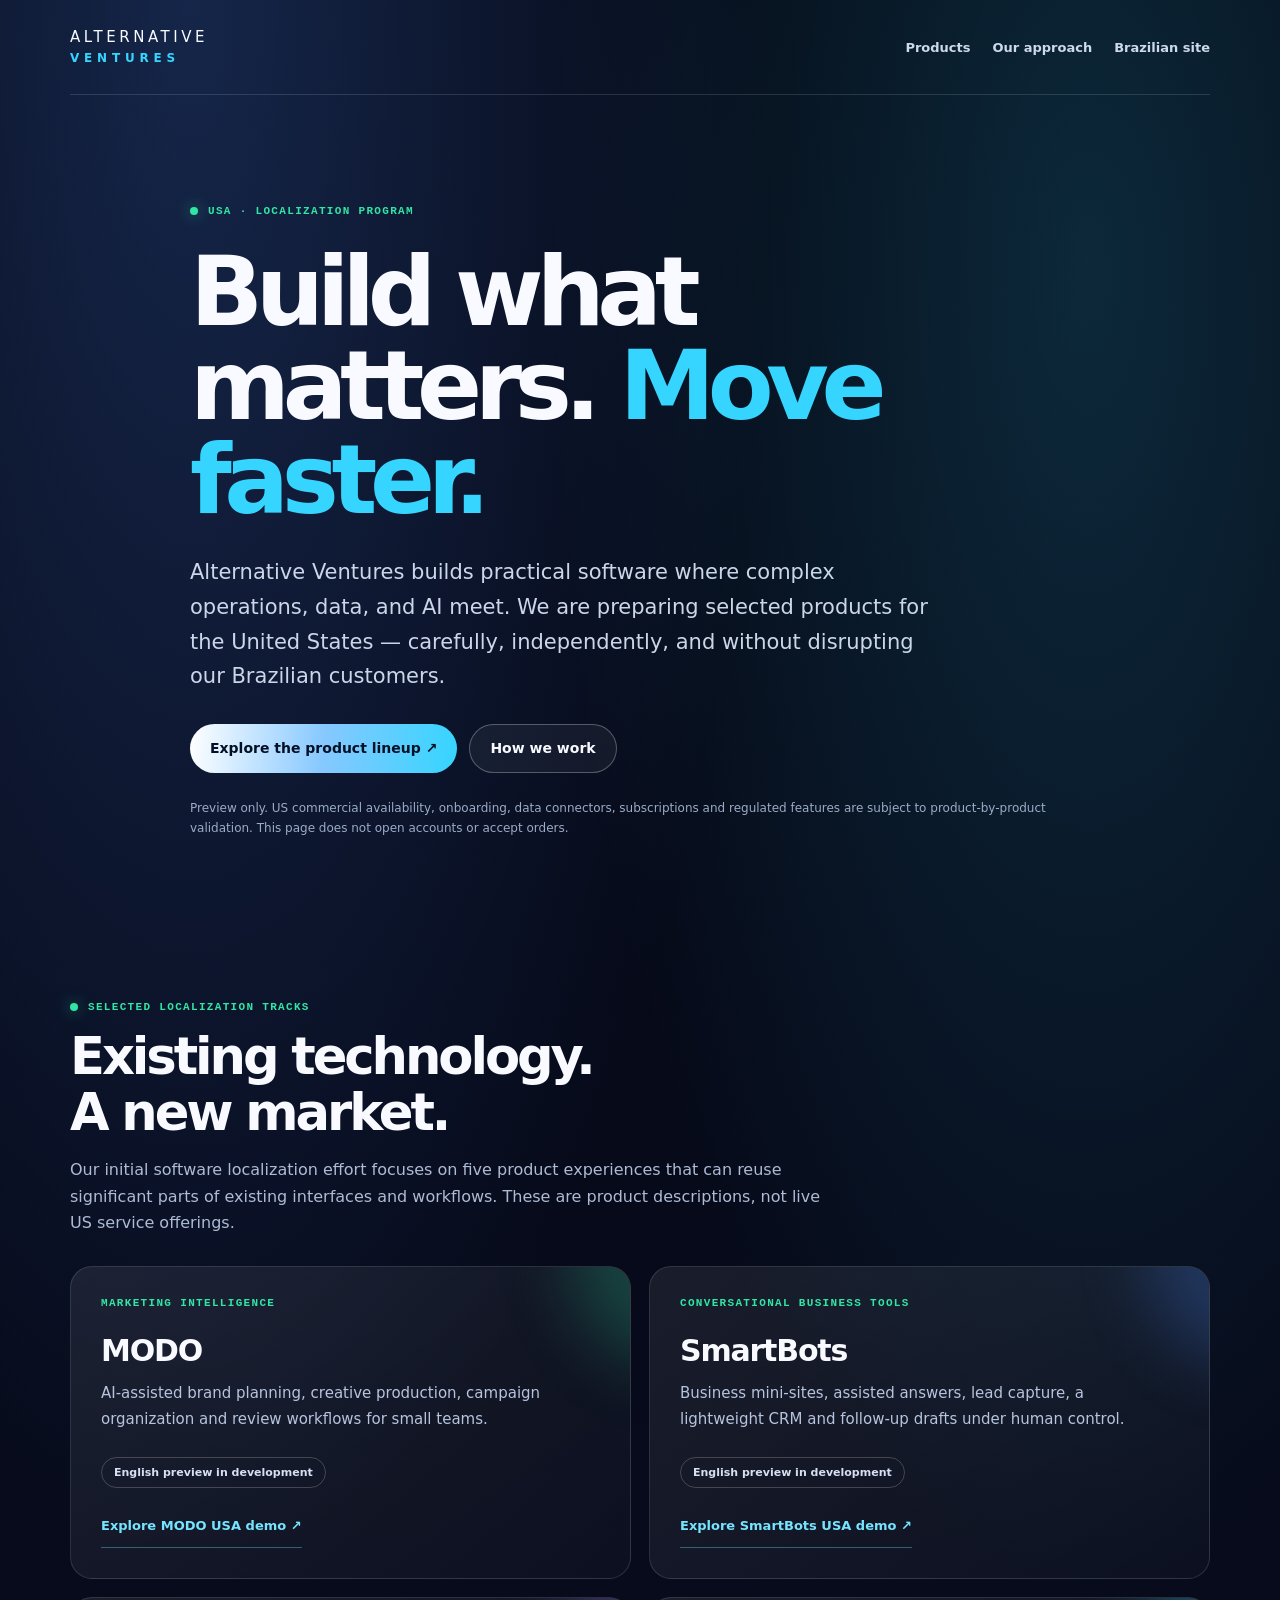
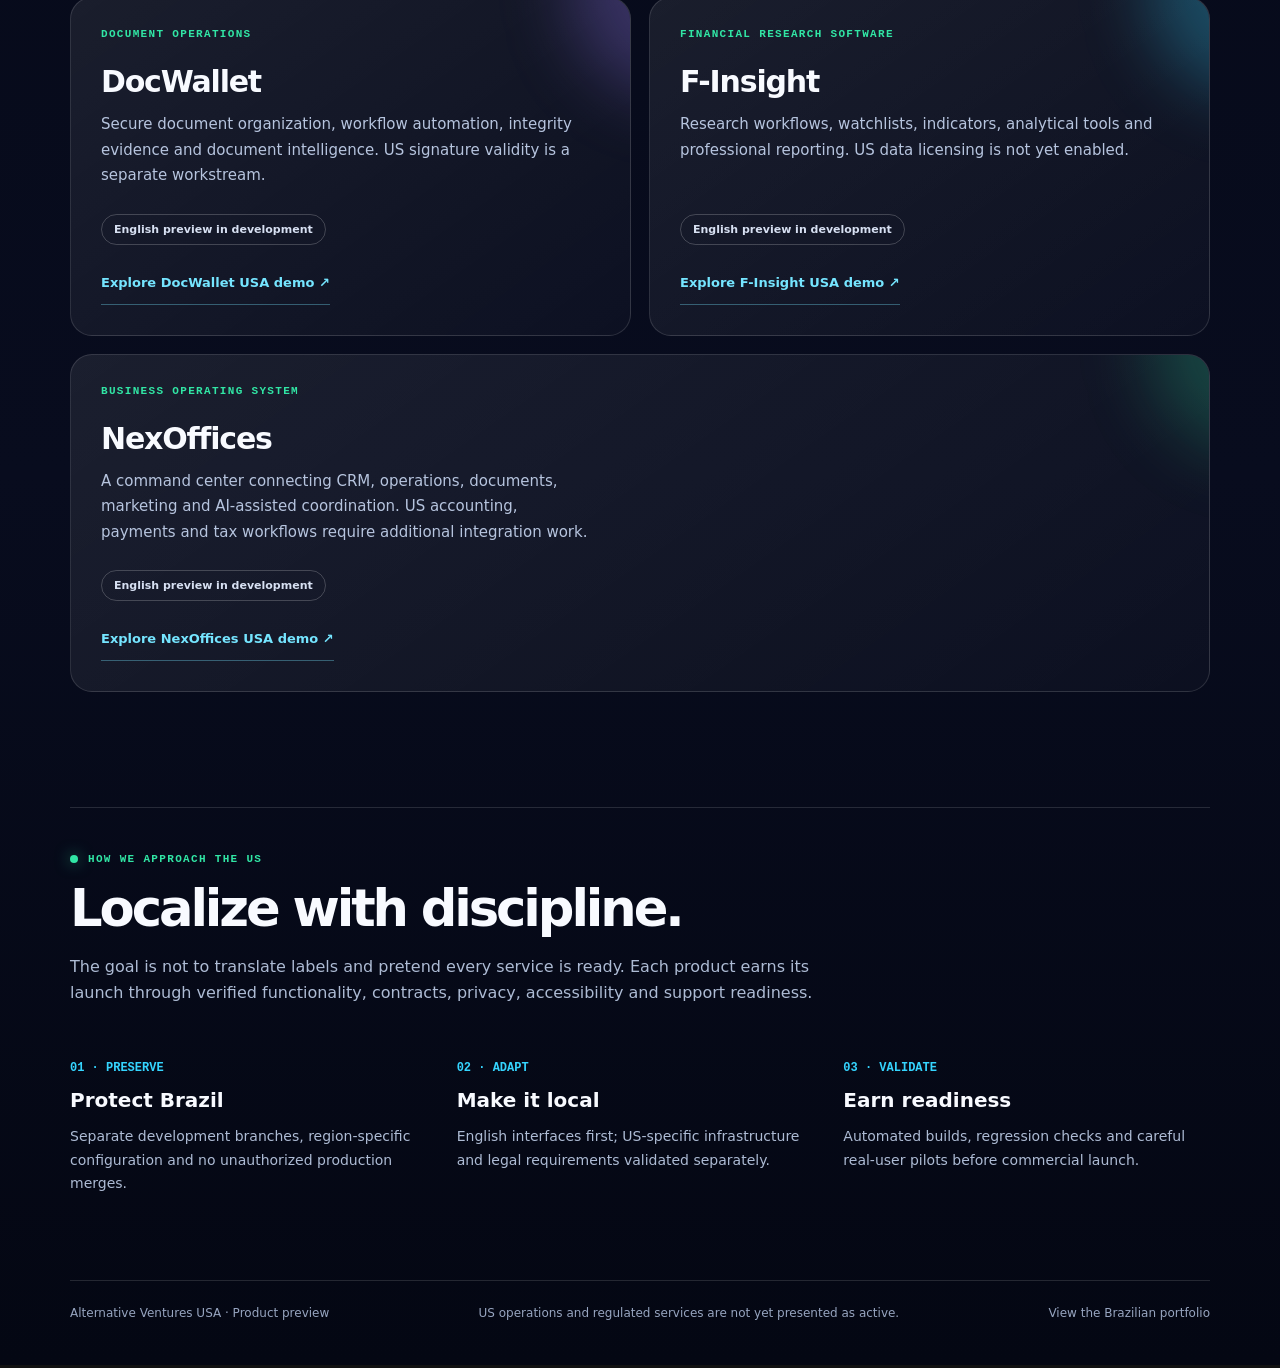
==== site/us/index.html @ 715d378b "security(usa): fail closed on scripts, connections and forms in preview" ====
<!doctype html>
<html lang="en-US">
<head>
  <meta charset="utf-8" />
  <meta name="viewport" content="width=device-width,initial-scale=1" />
  <meta name="theme-color" content="#050816" />
  <meta name="description" content="Alternative Ventures USA: a preview of AI-powered business, marketing, document, and financial intelligence products being localized for the United States." />
  <meta name="robots" content="noindex,nofollow" />
  <!-- Demo-only page: prohibit scripts, network connections, forms and embedded providers. -->
  <meta http-equiv="Content-Security-Policy" content="default-src 'self'; script-src 'none'; connect-src 'none'; form-action 'none'; object-src 'none'; frame-src 'none'; base-uri 'none'; img-src 'self' data:; style-src 'self' 'unsafe-inline' https://fonts.googleapis.com; font-src 'self' https://fonts.gstatic.com" />
  <title>Alternative Ventures USA — Product Localization Preview</title>
  <link rel="preconnect" href="https://fonts.googleapis.com" />
  <link rel="preconnect" href="https://fonts.gstatic.com" crossorigin />
  <link href="https://fonts.googleapis.com/css2?family=Inter:wght@400;500;600;700;800;900&family=JetBrains+Mono:wght@400;600&display=swap" rel="stylesheet" />
  <style>
    :root{--bg:#040713;--ink:#f8faff;--muted:#adbbd4;--line:rgba(255,255,255,.13);--accent:#35d5ff;--mint:#31e6a5;font-family:Inter,system-ui,-apple-system,BlinkMacSystemFont,"Segoe UI",sans-serif;color-scheme:dark}
    *,*::before,*::after{box-sizing:border-box}
    html{scroll-behavior:smooth}
    body{margin:0;min-height:100vh;color:var(--ink);background:radial-gradient(ellipse at 85% 9%,rgba(53,213,255,.16),transparent 35%),radial-gradient(ellipse at 15% 0,rgba(79,140,255,.23),transparent 38%),linear-gradient(180deg,var(--bg),#080c1e 70%,var(--bg))}
    a{color:inherit;text-decoration:none}
    a:focus-visible{outline:3px solid var(--accent);outline-offset:5px;border-radius:5px}
    .skip-link{position:absolute;left:16px;top:-90px;z-index:1000;padding:12px 18px;border-radius:8px;background:#fff;color:#041025;font-size:14px;font-weight:800}
    .skip-link:focus{top:12px}
    .wrap{width:min(1140px,calc(100% - 38px));margin-inline:auto}
    header{display:flex;align-items:center;justify-content:space-between;gap:20px;padding:25px 0;border-bottom:1px solid var(--line)}
    .wordmark{display:flex;flex-direction:column;justify-content:center;min-height:44px;line-height:1.05;text-transform:uppercase;letter-spacing:.22em}
    .wordmark span{font-size:15px;font-weight:350}
    .wordmark strong{font-size:12px;color:var(--accent);letter-spacing:.4em;margin-top:6px}
    .nav{display:flex;gap:22px;align-items:center;flex-wrap:wrap;font-size:13px;font-weight:700;color:#cdd9ed}
    .nav a{display:inline-flex;align-items:center;min-height:44px;padding:8px 0}
    .eyebrow{display:inline-flex;align-items:center;gap:10px;letter-spacing:.12em;text-transform:uppercase;font:600 11px "JetBrains Mono",monospace;color:var(--mint)}
    .eyebrow::before{content:"";width:8px;height:8px;border-radius:50%;background:var(--mint);box-shadow:0 0 15px rgba(49,230,165,.6)}
    .hero{padding:105px 0 90px;max-width:900px}
    h1{font-size:clamp(49px,7.5vw,100px);line-height:.98;letter-spacing:-.077em;margin:26px 0 28px;font-weight:900}
    h1 em{font-style:normal;color:var(--accent)}
    .lead{font-size:clamp(17px,2.1vw,21px);line-height:1.65;color:#cbd6e9;max-width:740px}
    .actions{display:flex;flex-wrap:wrap;gap:12px;margin-top:30px}
    .primary,.secondary{display:inline-flex;justify-content:center;align-items:center;min-height:49px;padding:13px 20px;border-radius:999px;font-size:14px;font-weight:800}
    .primary{background:linear-gradient(95deg,#fff,#86c8ff,#35d5ff);color:#041025}
    .secondary{border:1px solid rgba(255,255,255,.28);background:rgba(255,255,255,.05)}
    .notice{margin-top:25px;font-size:12px;line-height:1.7;color:#9cabc6}
    .section{padding:55px 0}
    h2{font-size:clamp(33px,4vw,54px);letter-spacing:-.06em;margin:13px 0 17px;line-height:1.1}
    .section-intro{max-width:760px;color:var(--muted);font-size:16px;line-height:1.65;margin:0 0 30px}
    .grid{display:grid;grid-template-columns:repeat(2,minmax(0,1fr));gap:18px}
    .card{position:relative;background:linear-gradient(145deg,rgba(255,255,255,.077),rgba(255,255,255,.025));border:1px solid var(--line);border-radius:22px;padding:30px;display:flex;flex-direction:column;min-height:270px;overflow:hidden}
    .card::after{content:"";position:absolute;width:220px;height:220px;border-radius:50%;right:-160px;top:-120px;pointer-events:none;background:var(--glow,rgba(53,213,255,.20));filter:blur(34px)}
    .card small{font:700 11px "JetBrains Mono",monospace;letter-spacing:.12em;text-transform:uppercase;color:var(--mint)}
    .card h3{font-size:clamp(24px,2.4vw,30px);letter-spacing:-.04em;margin:24px 0 13px}
    .card p{color:#b6c4de;font-size:15px;line-height:1.7;margin:0 0 25px;max-width:490px}
    .card .tag{margin-top:auto;width:fit-content;border:1px solid rgba(255,255,255,.2);border-radius:999px;color:#d7e0f2;font-size:11px;font-weight:750;padding:8px 12px}
    .card.wide{grid-column:1/-1;min-height:230px}
    .product-demo-link{display:inline-flex;margin-top:16px;align-items:center;gap:6px;min-height:44px;color:#75e5ff;font-size:13px;font-weight:800;width:fit-content;border-bottom:1px solid rgba(117,229,255,.35);padding:8px 0}
    .product-demo-link:hover{color:#fff;border-color:#fff}
    .division{border-top:1px solid var(--line);margin-top:60px;padding:40px 0 65px}
    .steps{display:grid;grid-template-columns:repeat(3,1fr);gap:20px}
    .step{padding:20px 0}
    .step strong{color:var(--accent);font:800 12px "JetBrains Mono",monospace}
    .step h3{font-size:20px;margin:13px 0}
    .step p{color:var(--muted);font-size:14px;line-height:1.65;margin:0}
    footer{border-top:1px solid var(--line);padding:25px 0 45px;display:flex;gap:18px;align-items:center;justify-content:space-between;color:#97a5c0;font-size:12px;flex-wrap:wrap}
    @media(max-width:720px){.hero{padding:68px 0}.grid,.steps{grid-template-columns:1fr}.card.wide{grid-column:auto}.nav{gap:12px}.card{min-height:auto}.section{padding:40px 0}}
    /* Preserve distinguishable controls and keyboard focus in Windows high-contrast mode. */
    @media(forced-colors:active){
      .card{background:Canvas;border-color:CanvasText}
      .card .tag{border-color:CanvasText;color:CanvasText}
      .product-demo-link{color:LinkText;border-bottom-color:LinkText}
      .primary,.secondary{background:Canvas;color:LinkText;border:1px solid LinkText}
      a:focus-visible{outline:3px solid Highlight;outline-offset:5px}
    }
    /* Honor user-requested text scaling without forcing horizontal scrolling. */
    @media(max-width:420px){.wordmark{letter-spacing:.12em}.wordmark strong{letter-spacing:.22em}.nav{gap:12px}h1{overflow-wrap:anywhere}}
    @media(prefers-reduced-motion:reduce){html{scroll-behavior:auto}}
  </style>
</head>
<body>
  <a class="skip-link" href="#main-content">Skip to main content</a>
  <header class="wrap">
    <a href="/us/" class="wordmark" aria-label="Alternative Ventures USA">
      <span>Alternative</span><strong>Ventures</strong>
    </a>
    <nav class="nav" aria-label="Main navigation">
      <a href="#products">Products</a>
      <a href="#approach">Our approach</a>
      <a href="/" hreflang="pt-BR">Brazilian site</a>
    </nav>
  </header>

  <main id="main-content" tabindex="-1">
    <section class="hero wrap">
      <div class="eyebrow">USA · localization program</div>
      <h1>Build what matters. <em>Move faster.</em></h1>
      <p class="lead">Alternative Ventures builds practical software where complex operations, data, and AI meet. We are preparing selected products for the United States — carefully, independently, and without disrupting our Brazilian customers.</p>
      <div class="actions">
        <a class="primary" href="#products">Explore the product lineup ↗</a>
        <a class="secondary" href="#approach">How we work</a>
      </div>
      <p class="notice">Preview only. US commercial availability, onboarding, data connectors, subscriptions and regulated features are subject to product-by-product validation. This page does not open accounts or accept orders.</p>
    </section>

    <section id="products" class="section wrap">
      <div class="eyebrow">Selected localization tracks</div>
      <h2>Existing technology.<br />A new market.</h2>
      <p class="section-intro">Our initial software localization effort focuses on five product experiences that can reuse significant parts of existing interfaces and workflows. These are product descriptions, not live US service offerings.</p>
      <div class="grid">
        <article class="card" style="--glow:rgba(49,230,165,.22)">
          <small>Marketing intelligence</small><h3>MODO</h3>
          <p>AI-assisted brand planning, creative production, campaign organization and review workflows for small teams.</p>
          <span class="tag">English preview in development</span>
          <a class="product-demo-link" href="https://deploy-preview-163--modo1.netlify.app/us/demo" target="_blank" rel="noopener noreferrer nofollow" aria-label="Open MODO USA interactive preview in a new tab">Explore MODO USA demo ↗</a>
        </article>
        <article class="card" style="--glow:rgba(79,140,255,.24)">
          <small>Conversational business tools</small><h3>SmartBots</h3>
          <p>Business mini-sites, assisted answers, lead capture, a lightweight CRM and follow-up drafts under human control.</p>
          <span class="tag">English preview in development</span>
          <a class="product-demo-link" href="https://deploy-preview-163--modo1.netlify.app/us/smartbots/demo" target="_blank" rel="noopener noreferrer nofollow" aria-label="Open SmartBots USA interactive preview in a new tab">Explore SmartBots USA demo ↗</a>
        </article>
        <article class="card" style="--glow:rgba(155,124,255,.28)">
          <small>Document operations</small><h3>DocWallet</h3>
          <p>Secure document organization, workflow automation, integrity evidence and document intelligence. US signature validity is a separate workstream.</p>
          <span class="tag">English preview in development</span>
          <a class="product-demo-link" href="https://deploy-preview-12--docwallet.netlify.app/us/workspace" target="_blank" rel="noopener noreferrer nofollow" aria-label="Open DocWallet USA interactive preview in a new tab">Explore DocWallet USA demo ↗</a>
        </article>
        <article class="card" style="--glow:rgba(53,213,255,.28)">
          <small>Financial research software</small><h3>F-Insight</h3>
          <p>Research workflows, watchlists, indicators, analytical tools and professional reporting. US data licensing is not yet enabled.</p>
          <span class="tag">English preview in development</span>
          <a class="product-demo-link" href="https://deploy-preview-26--f-insight.netlify.app/us" target="_blank" rel="noopener noreferrer nofollow" aria-label="Open F-Insight USA interactive preview in a new tab">Explore F-Insight USA demo ↗</a>
        </article>
        <article class="card wide" style="--glow:rgba(49,230,165,.22)">
          <small>Business operating system</small><h3>NexOffices</h3>
          <p>A command center connecting CRM, operations, documents, marketing and AI-assisted coordination. US accounting, payments and tax workflows require additional integration work.</p>
          <span class="tag">English preview in development</span>
          <a class="product-demo-link" href="https://nexoffices-usa-staging.onrender.com/us/" target="_blank" rel="noopener noreferrer nofollow" aria-label="Open NexOffices USA interactive preview in a new tab">Explore NexOffices USA demo ↗</a>
        </article>
      </div>
    </section>

    <section class="division wrap" id="approach">
      <div class="eyebrow">How we approach the US</div>
      <h2>Localize with discipline.</h2>
      <p class="section-intro">The goal is not to translate labels and pretend every service is ready. Each product earns its launch through verified functionality, contracts, privacy, accessibility and support readiness.</p>
      <div class="steps">
        <div class="step"><strong>01 · PRESERVE</strong><h3>Protect Brazil</h3><p>Separate development branches, region-specific configuration and no unauthorized production merges.</p></div>
        <div class="step"><strong>02 · ADAPT</strong><h3>Make it local</h3><p>English interfaces first; US-specific infrastructure and legal requirements validated separately.</p></div>
        <div class="step"><strong>03 · VALIDATE</strong><h3>Earn readiness</h3><p>Automated builds, regression checks and careful real-user pilots before commercial launch.</p></div>
      </div>
    </section>
  </main>

  <footer class="wrap">
    <span>Alternative Ventures USA · Product preview</span>
    <span>US operations and regulated services are not yet presented as active.</span>
    <a href="/" hreflang="pt-BR">View the Brazilian portfolio</a>
  </footer>
  <script>
    // The skip link must move keyboard focus, not just scroll to the fragment.
    document.querySelector('.skip-link').addEventListener('click', event => {
      event.preventDefault();
      const main = document.getElementById('main-content');
      history.replaceState(null, '', '#main-content');
      main.focus();
      main.scrollIntoView({ block: 'start' });
    });
  </script>
</body>
</html>
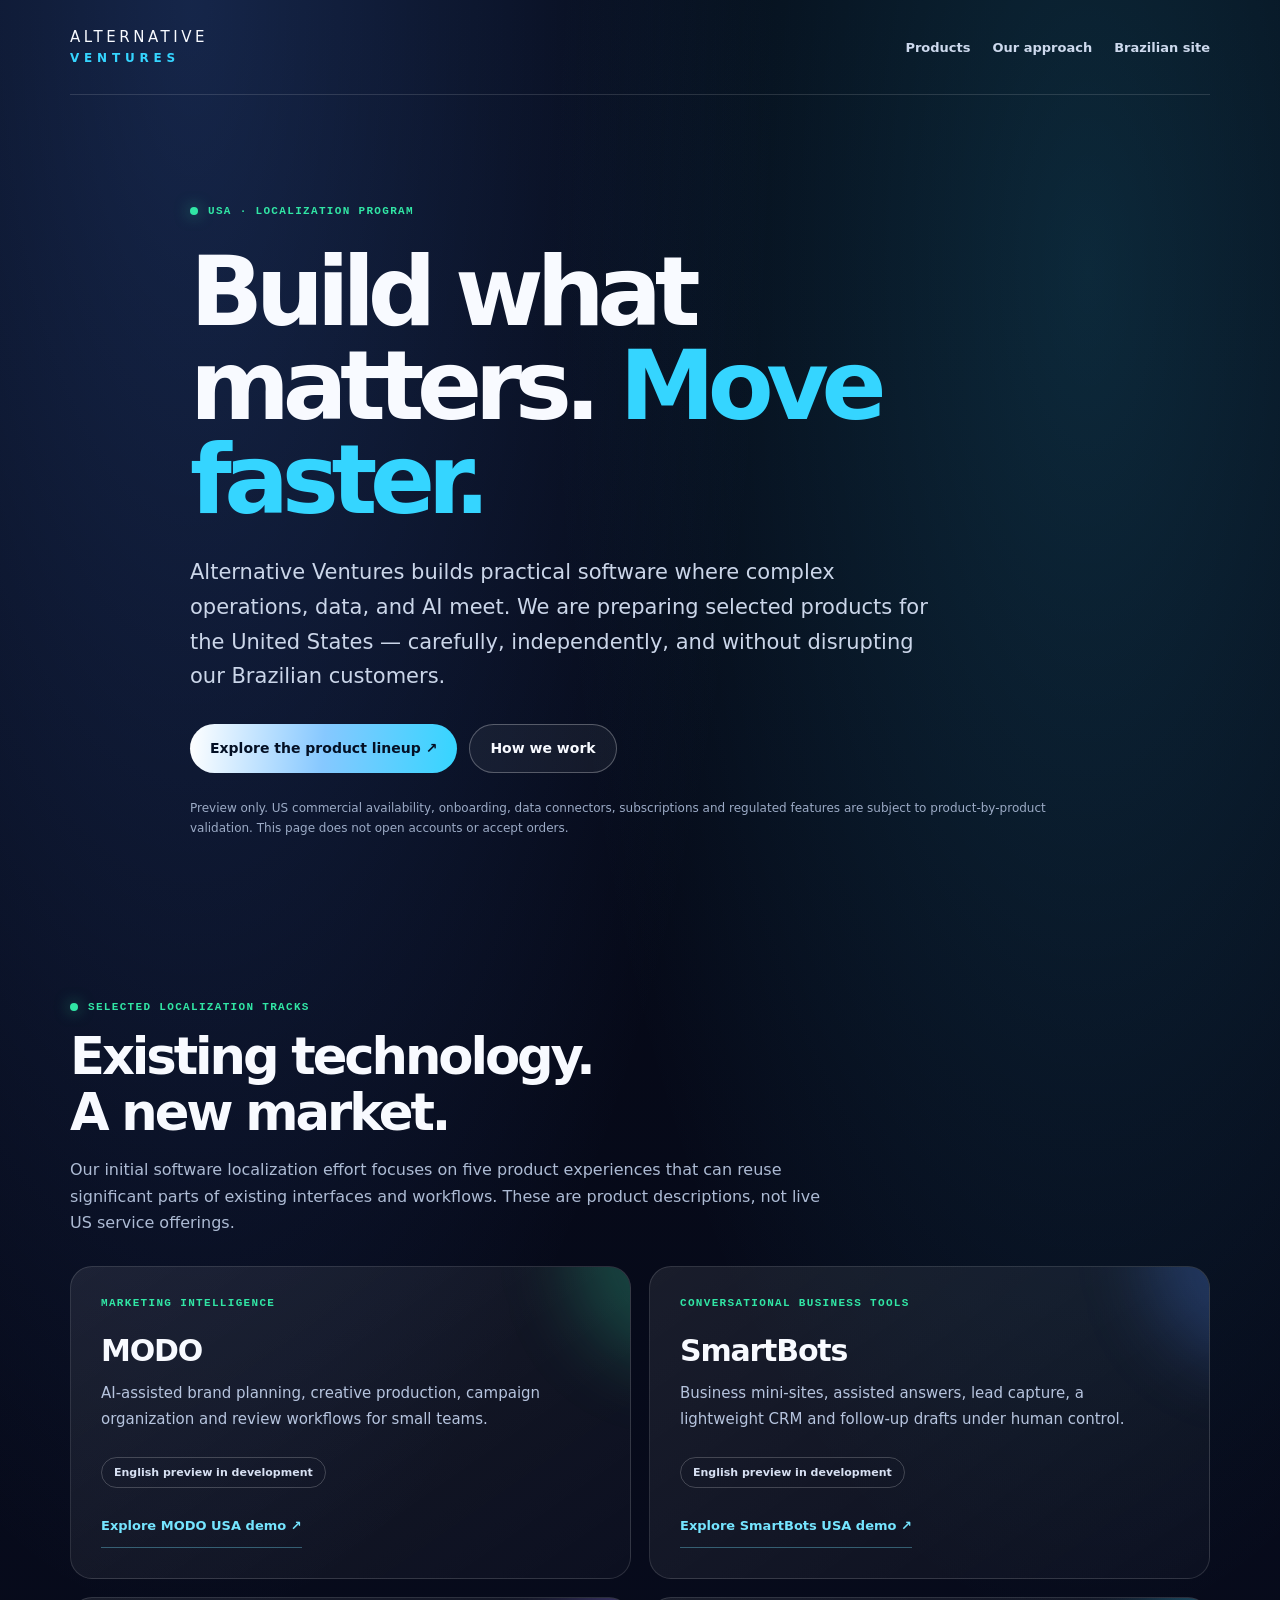
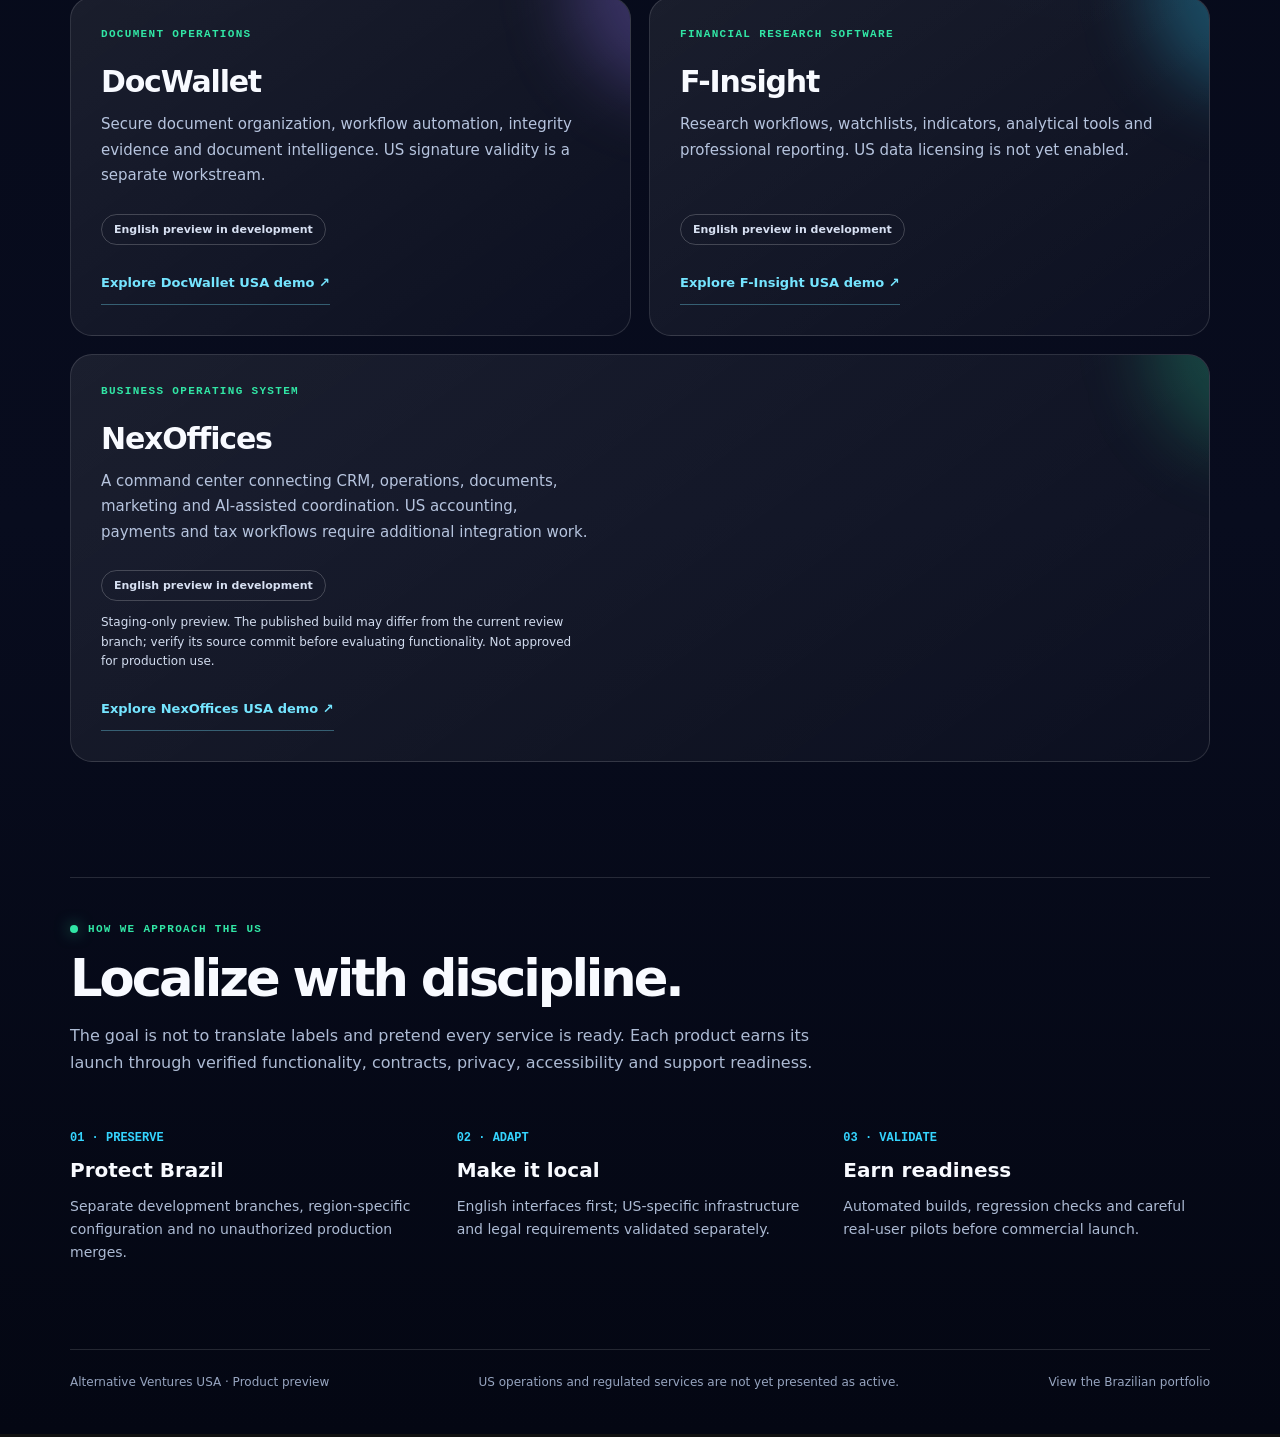
==== commit 8b6c58eb: "fix(usa): disclose NexOffices staging provenance limitation to demo reviewers" ====
--- a/site/us/index.html
+++ b/site/us/index.html
@@ -7,13 +7,10 @@
   <meta name="description" content="Alternative Ventures USA: a preview of AI-powered business, marketing, document, and financial intelligence products being localized for the United States." />
   <meta name="robots" content="noindex,nofollow" />
   <!-- Demo-only page: prohibit scripts, network connections, forms and embedded providers. -->
-  <meta http-equiv="Content-Security-Policy" content="default-src 'self'; script-src 'none'; connect-src 'none'; form-action 'none'; object-src 'none'; frame-src 'none'; base-uri 'none'; img-src 'self' data:; style-src 'self' 'unsafe-inline' https://fonts.googleapis.com; font-src 'self' https://fonts.gstatic.com" />
+  <meta http-equiv="Content-Security-Policy" content="default-src 'self'; script-src 'none'; connect-src 'none'; form-action 'none'; object-src 'none'; frame-src 'none'; base-uri 'none'; img-src 'self' data:; style-src 'self' 'unsafe-inline'; font-src 'self'" />
   <title>Alternative Ventures USA — Product Localization Preview</title>
-  <link rel="preconnect" href="https://fonts.googleapis.com" />
-  <link rel="preconnect" href="https://fonts.gstatic.com" crossorigin />
-  <link href="https://fonts.googleapis.com/css2?family=Inter:wght@400;500;600;700;800;900&family=JetBrains+Mono:wght@400;600&display=swap" rel="stylesheet" />
   <style>
-    :root{--bg:#040713;--ink:#f8faff;--muted:#adbbd4;--line:rgba(255,255,255,.13);--accent:#35d5ff;--mint:#31e6a5;font-family:Inter,system-ui,-apple-system,BlinkMacSystemFont,"Segoe UI",sans-serif;color-scheme:dark}
+    :root{--bg:#040713;--ink:#f8faff;--muted:#adbbd4;--line:rgba(255,255,255,.13);--accent:#35d5ff;--mint:#31e6a5;font-family:system-ui,-apple-system,BlinkMacSystemFont,"Segoe UI",sans-serif;color-scheme:dark}
     *,*::before,*::after{box-sizing:border-box}
     html{scroll-behavior:smooth}
     body{margin:0;min-height:100vh;color:var(--ink);background:radial-gradient(ellipse at 85% 9%,rgba(53,213,255,.16),transparent 35%),radial-gradient(ellipse at 15% 0,rgba(79,140,255,.23),transparent 38%),linear-gradient(180deg,var(--bg),#080c1e 70%,var(--bg))}
@@ -28,7 +25,7 @@
     .wordmark strong{font-size:12px;color:var(--accent);letter-spacing:.4em;margin-top:6px}
     .nav{display:flex;gap:22px;align-items:center;flex-wrap:wrap;font-size:13px;font-weight:700;color:#cdd9ed}
     .nav a{display:inline-flex;align-items:center;min-height:44px;padding:8px 0}
-    .eyebrow{display:inline-flex;align-items:center;gap:10px;letter-spacing:.12em;text-transform:uppercase;font:600 11px "JetBrains Mono",monospace;color:var(--mint)}
+    .eyebrow{display:inline-flex;align-items:center;gap:10px;letter-spacing:.12em;text-transform:uppercase;font:600 11px ui-monospace,SFMono-Regular,Consolas,monospace;color:var(--mint)}
     .eyebrow::before{content:"";width:8px;height:8px;border-radius:50%;background:var(--mint);box-shadow:0 0 15px rgba(49,230,165,.6)}
     .hero{padding:105px 0 90px;max-width:900px}
     h1{font-size:clamp(49px,7.5vw,100px);line-height:.98;letter-spacing:-.077em;margin:26px 0 28px;font-weight:900}
@@ -45,17 +42,18 @@
     .grid{display:grid;grid-template-columns:repeat(2,minmax(0,1fr));gap:18px}
     .card{position:relative;background:linear-gradient(145deg,rgba(255,255,255,.077),rgba(255,255,255,.025));border:1px solid var(--line);border-radius:22px;padding:30px;display:flex;flex-direction:column;min-height:270px;overflow:hidden}
     .card::after{content:"";position:absolute;width:220px;height:220px;border-radius:50%;right:-160px;top:-120px;pointer-events:none;background:var(--glow,rgba(53,213,255,.20));filter:blur(34px)}
-    .card small{font:700 11px "JetBrains Mono",monospace;letter-spacing:.12em;text-transform:uppercase;color:var(--mint)}
+    .card small{font:700 11px ui-monospace,SFMono-Regular,Consolas,monospace;letter-spacing:.12em;text-transform:uppercase;color:var(--mint)}
     .card h3{font-size:clamp(24px,2.4vw,30px);letter-spacing:-.04em;margin:24px 0 13px}
     .card p{color:#b6c4de;font-size:15px;line-height:1.7;margin:0 0 25px;max-width:490px}
     .card .tag{margin-top:auto;width:fit-content;border:1px solid rgba(255,255,255,.2);border-radius:999px;color:#d7e0f2;font-size:11px;font-weight:750;padding:8px 12px}
     .card.wide{grid-column:1/-1;min-height:230px}
     .product-demo-link{display:inline-flex;margin-top:16px;align-items:center;gap:6px;min-height:44px;color:#75e5ff;font-size:13px;font-weight:800;width:fit-content;border-bottom:1px solid rgba(117,229,255,.35);padding:8px 0}
     .product-demo-link:hover{color:#fff;border-color:#fff}
+    .card .demo-caveat{margin:12px 0 0;font-size:12px;line-height:1.6;color:#d2dcef}
     .division{border-top:1px solid var(--line);margin-top:60px;padding:40px 0 65px}
     .steps{display:grid;grid-template-columns:repeat(3,1fr);gap:20px}
     .step{padding:20px 0}
-    .step strong{color:var(--accent);font:800 12px "JetBrains Mono",monospace}
+    .step strong{color:var(--accent);font:800 12px ui-monospace,SFMono-Regular,Consolas,monospace}
     .step h3{font-size:20px;margin:13px 0}
     .step p{color:var(--muted);font-size:14px;line-height:1.65;margin:0}
     footer{border-top:1px solid var(--line);padding:25px 0 45px;display:flex;gap:18px;align-items:center;justify-content:space-between;color:#97a5c0;font-size:12px;flex-wrap:wrap}
@@ -131,7 +129,8 @@
           <small>Business operating system</small><h3>NexOffices</h3>
           <p>A command center connecting CRM, operations, documents, marketing and AI-assisted coordination. US accounting, payments and tax workflows require additional integration work.</p>
           <span class="tag">English preview in development</span>
-          <a class="product-demo-link" href="https://nexoffices-usa-staging.onrender.com/us/" target="_blank" rel="noopener noreferrer nofollow" aria-label="Open NexOffices USA interactive preview in a new tab">Explore NexOffices USA demo ↗</a>
+          <p class="demo-caveat" id="nexoffices-preview-note">Staging-only preview. The published build may differ from the current review branch; verify its source commit before evaluating functionality. Not approved for production use.</p>
+          <a class="product-demo-link" href="https://nexoffices-usa-staging.onrender.com/us/" target="_blank" rel="noopener noreferrer nofollow" aria-label="Open NexOffices USA interactive preview in a new tab" aria-describedby="nexoffices-preview-note">Explore NexOffices USA demo ↗</a>
         </article>
       </div>
     </section>
@@ -153,15 +152,5 @@
     <span>US operations and regulated services are not yet presented as active.</span>
     <a href="/" hreflang="pt-BR">View the Brazilian portfolio</a>
   </footer>
-  <script>
-    // The skip link must move keyboard focus, not just scroll to the fragment.
-    document.querySelector('.skip-link').addEventListener('click', event => {
-      event.preventDefault();
-      const main = document.getElementById('main-content');
-      history.replaceState(null, '', '#main-content');
-      main.focus();
-      main.scrollIntoView({ block: 'start' });
-    });
-  </script>
 </body>
 </html>
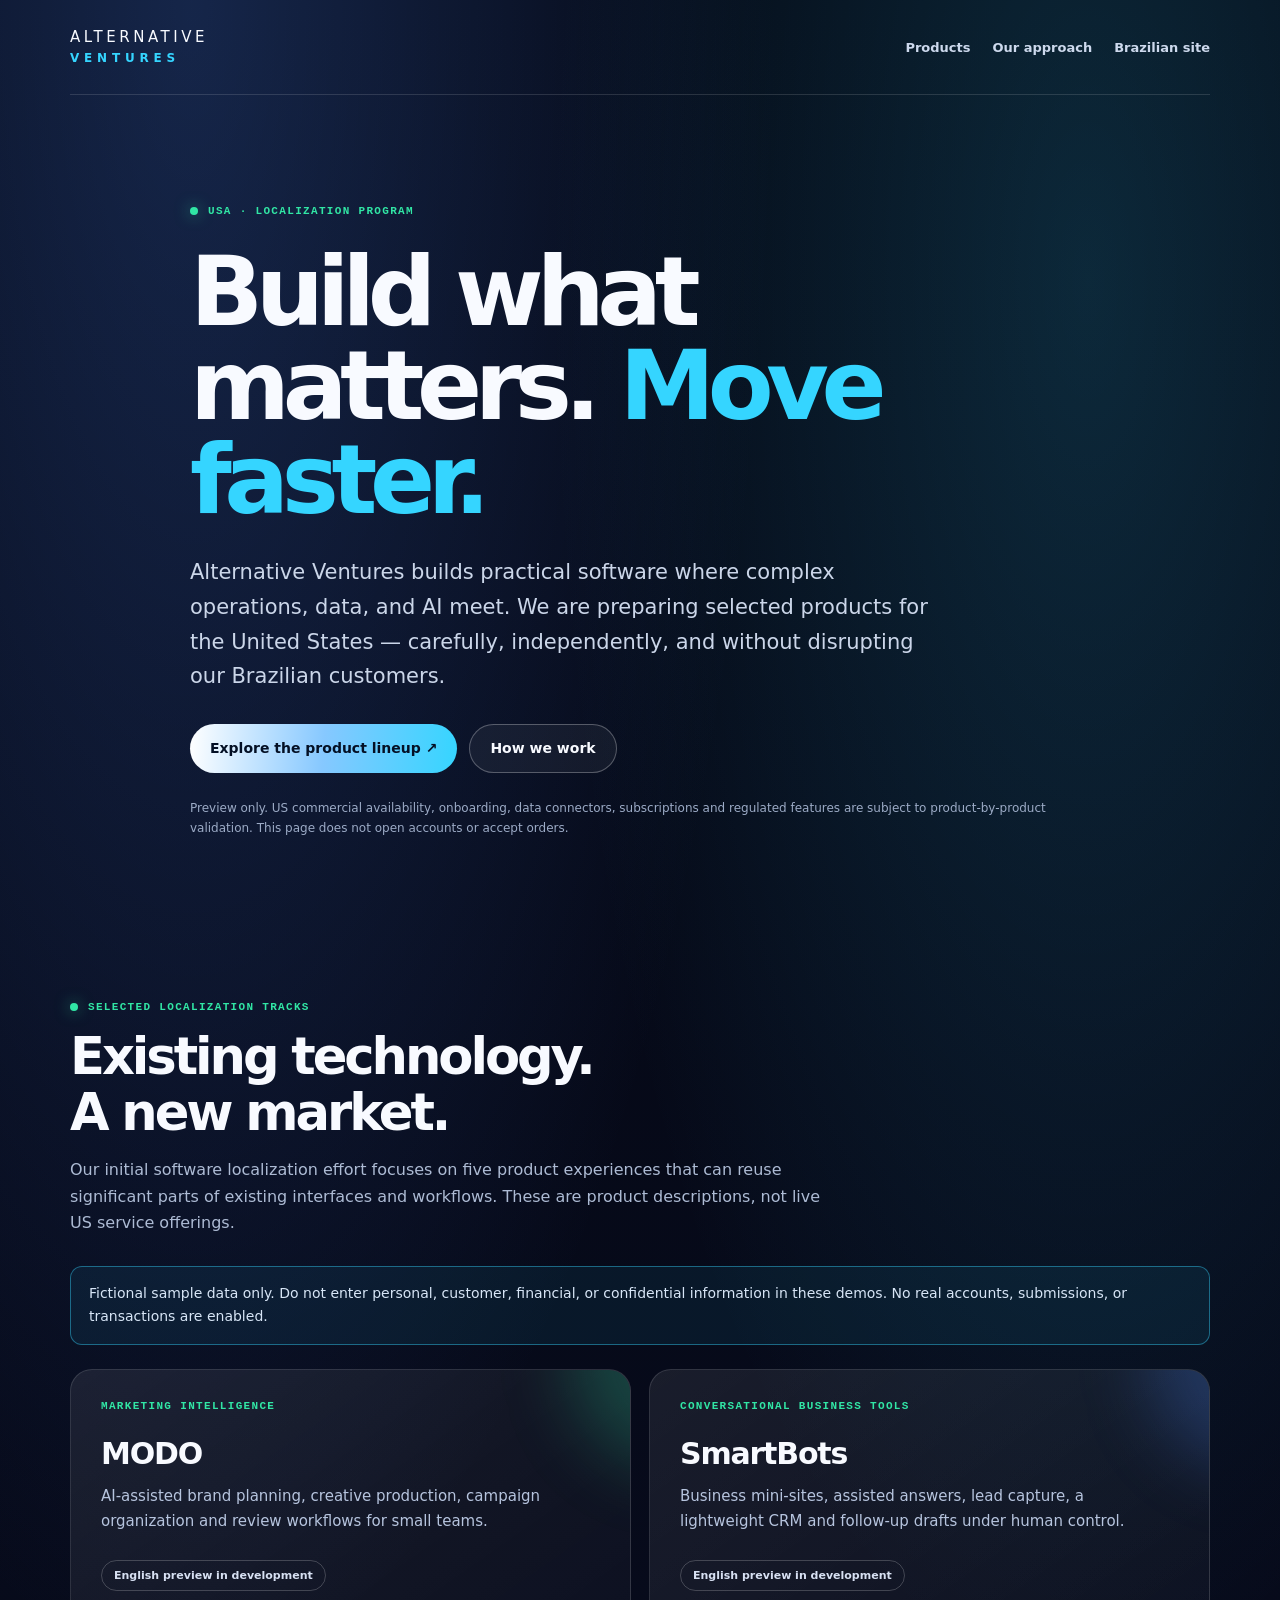
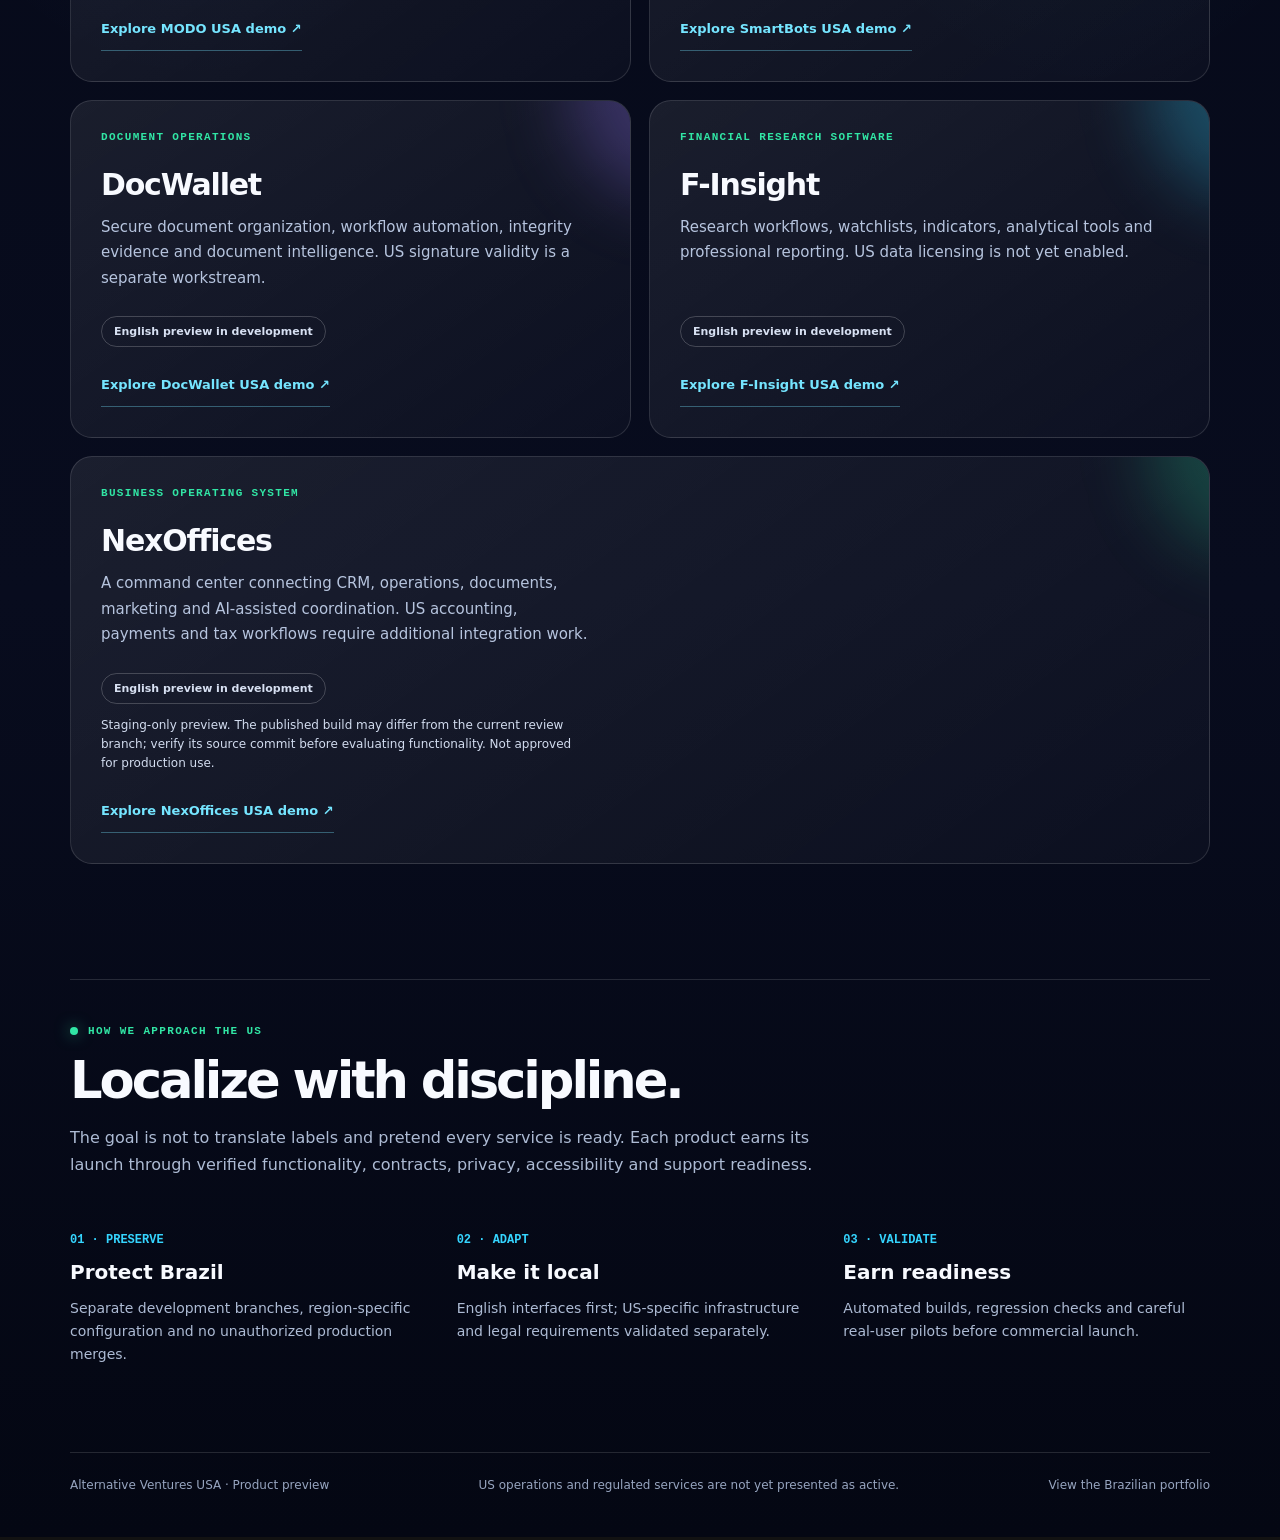
==== commit 9a45ec82: "test(usa): require fictional-data guidance on every demo link" ====
--- a/site/us/index.html
+++ b/site/us/index.html
@@ -49,6 +49,7 @@
     .card.wide{grid-column:1/-1;min-height:230px}
     .product-demo-link{display:inline-flex;margin-top:16px;align-items:center;gap:6px;min-height:44px;color:#75e5ff;font-size:13px;font-weight:800;width:fit-content;border-bottom:1px solid rgba(117,229,255,.35);padding:8px 0}
     .product-demo-link:hover{color:#fff;border-color:#fff}
+    .demo-data-note{margin:0 0 24px;padding:15px 18px;border:1px solid rgba(53,213,255,.42);border-radius:12px;background:rgba(53,213,255,.07);color:#d7e5f6;font-size:14px;line-height:1.65}
     .card .demo-caveat{margin:12px 0 0;font-size:12px;line-height:1.6;color:#d2dcef}
     .division{border-top:1px solid var(--line);margin-top:60px;padding:40px 0 65px}
     .steps{display:grid;grid-template-columns:repeat(3,1fr);gap:20px}
@@ -100,37 +101,38 @@
       <div class="eyebrow">Selected localization tracks</div>
       <h2>Existing technology.<br />A new market.</h2>
       <p class="section-intro">Our initial software localization effort focuses on five product experiences that can reuse significant parts of existing interfaces and workflows. These are product descriptions, not live US service offerings.</p>
+      <p class="demo-data-note" id="usa-demo-data-note">Fictional sample data only. Do not enter personal, customer, financial, or confidential information in these demos. No real accounts, submissions, or transactions are enabled.</p>
       <div class="grid">
         <article class="card" style="--glow:rgba(49,230,165,.22)">
           <small>Marketing intelligence</small><h3>MODO</h3>
           <p>AI-assisted brand planning, creative production, campaign organization and review workflows for small teams.</p>
           <span class="tag">English preview in development</span>
-          <a class="product-demo-link" href="https://deploy-preview-163--modo1.netlify.app/us/demo" target="_blank" rel="noopener noreferrer nofollow" aria-label="Open MODO USA interactive preview in a new tab">Explore MODO USA demo ↗</a>
+          <a class="product-demo-link" href="https://deploy-preview-163--modo1.netlify.app/us/demo" target="_blank" rel="noopener noreferrer nofollow" aria-label="Open MODO USA interactive preview in a new tab" aria-describedby="usa-demo-data-note">Explore MODO USA demo ↗</a>
         </article>
         <article class="card" style="--glow:rgba(79,140,255,.24)">
           <small>Conversational business tools</small><h3>SmartBots</h3>
           <p>Business mini-sites, assisted answers, lead capture, a lightweight CRM and follow-up drafts under human control.</p>
           <span class="tag">English preview in development</span>
-          <a class="product-demo-link" href="https://deploy-preview-163--modo1.netlify.app/us/smartbots/demo" target="_blank" rel="noopener noreferrer nofollow" aria-label="Open SmartBots USA interactive preview in a new tab">Explore SmartBots USA demo ↗</a>
+          <a class="product-demo-link" href="https://deploy-preview-163--modo1.netlify.app/us/smartbots/demo" target="_blank" rel="noopener noreferrer nofollow" aria-label="Open SmartBots USA interactive preview in a new tab" aria-describedby="usa-demo-data-note">Explore SmartBots USA demo ↗</a>
         </article>
         <article class="card" style="--glow:rgba(155,124,255,.28)">
           <small>Document operations</small><h3>DocWallet</h3>
           <p>Secure document organization, workflow automation, integrity evidence and document intelligence. US signature validity is a separate workstream.</p>
           <span class="tag">English preview in development</span>
-          <a class="product-demo-link" href="https://deploy-preview-12--docwallet.netlify.app/us/workspace" target="_blank" rel="noopener noreferrer nofollow" aria-label="Open DocWallet USA interactive preview in a new tab">Explore DocWallet USA demo ↗</a>
+          <a class="product-demo-link" href="https://deploy-preview-12--docwallet.netlify.app/us/workspace" target="_blank" rel="noopener noreferrer nofollow" aria-label="Open DocWallet USA interactive preview in a new tab" aria-describedby="usa-demo-data-note">Explore DocWallet USA demo ↗</a>
         </article>
         <article class="card" style="--glow:rgba(53,213,255,.28)">
           <small>Financial research software</small><h3>F-Insight</h3>
           <p>Research workflows, watchlists, indicators, analytical tools and professional reporting. US data licensing is not yet enabled.</p>
           <span class="tag">English preview in development</span>
-          <a class="product-demo-link" href="https://deploy-preview-26--f-insight.netlify.app/us" target="_blank" rel="noopener noreferrer nofollow" aria-label="Open F-Insight USA interactive preview in a new tab">Explore F-Insight USA demo ↗</a>
+          <a class="product-demo-link" href="https://deploy-preview-26--f-insight.netlify.app/us" target="_blank" rel="noopener noreferrer nofollow" aria-label="Open F-Insight USA interactive preview in a new tab" aria-describedby="usa-demo-data-note">Explore F-Insight USA demo ↗</a>
         </article>
         <article class="card wide" style="--glow:rgba(49,230,165,.22)">
           <small>Business operating system</small><h3>NexOffices</h3>
           <p>A command center connecting CRM, operations, documents, marketing and AI-assisted coordination. US accounting, payments and tax workflows require additional integration work.</p>
           <span class="tag">English preview in development</span>
           <p class="demo-caveat" id="nexoffices-preview-note">Staging-only preview. The published build may differ from the current review branch; verify its source commit before evaluating functionality. Not approved for production use.</p>
-          <a class="product-demo-link" href="https://nexoffices-usa-staging.onrender.com/us/" target="_blank" rel="noopener noreferrer nofollow" aria-label="Open NexOffices USA interactive preview in a new tab" aria-describedby="nexoffices-preview-note">Explore NexOffices USA demo ↗</a>
+          <a class="product-demo-link" href="https://nexoffices-usa-staging.onrender.com/us/" target="_blank" rel="noopener noreferrer nofollow" aria-label="Open NexOffices USA interactive preview in a new tab" aria-describedby="usa-demo-data-note nexoffices-preview-note">Explore NexOffices USA demo ↗</a>
         </article>
       </div>
     </section>
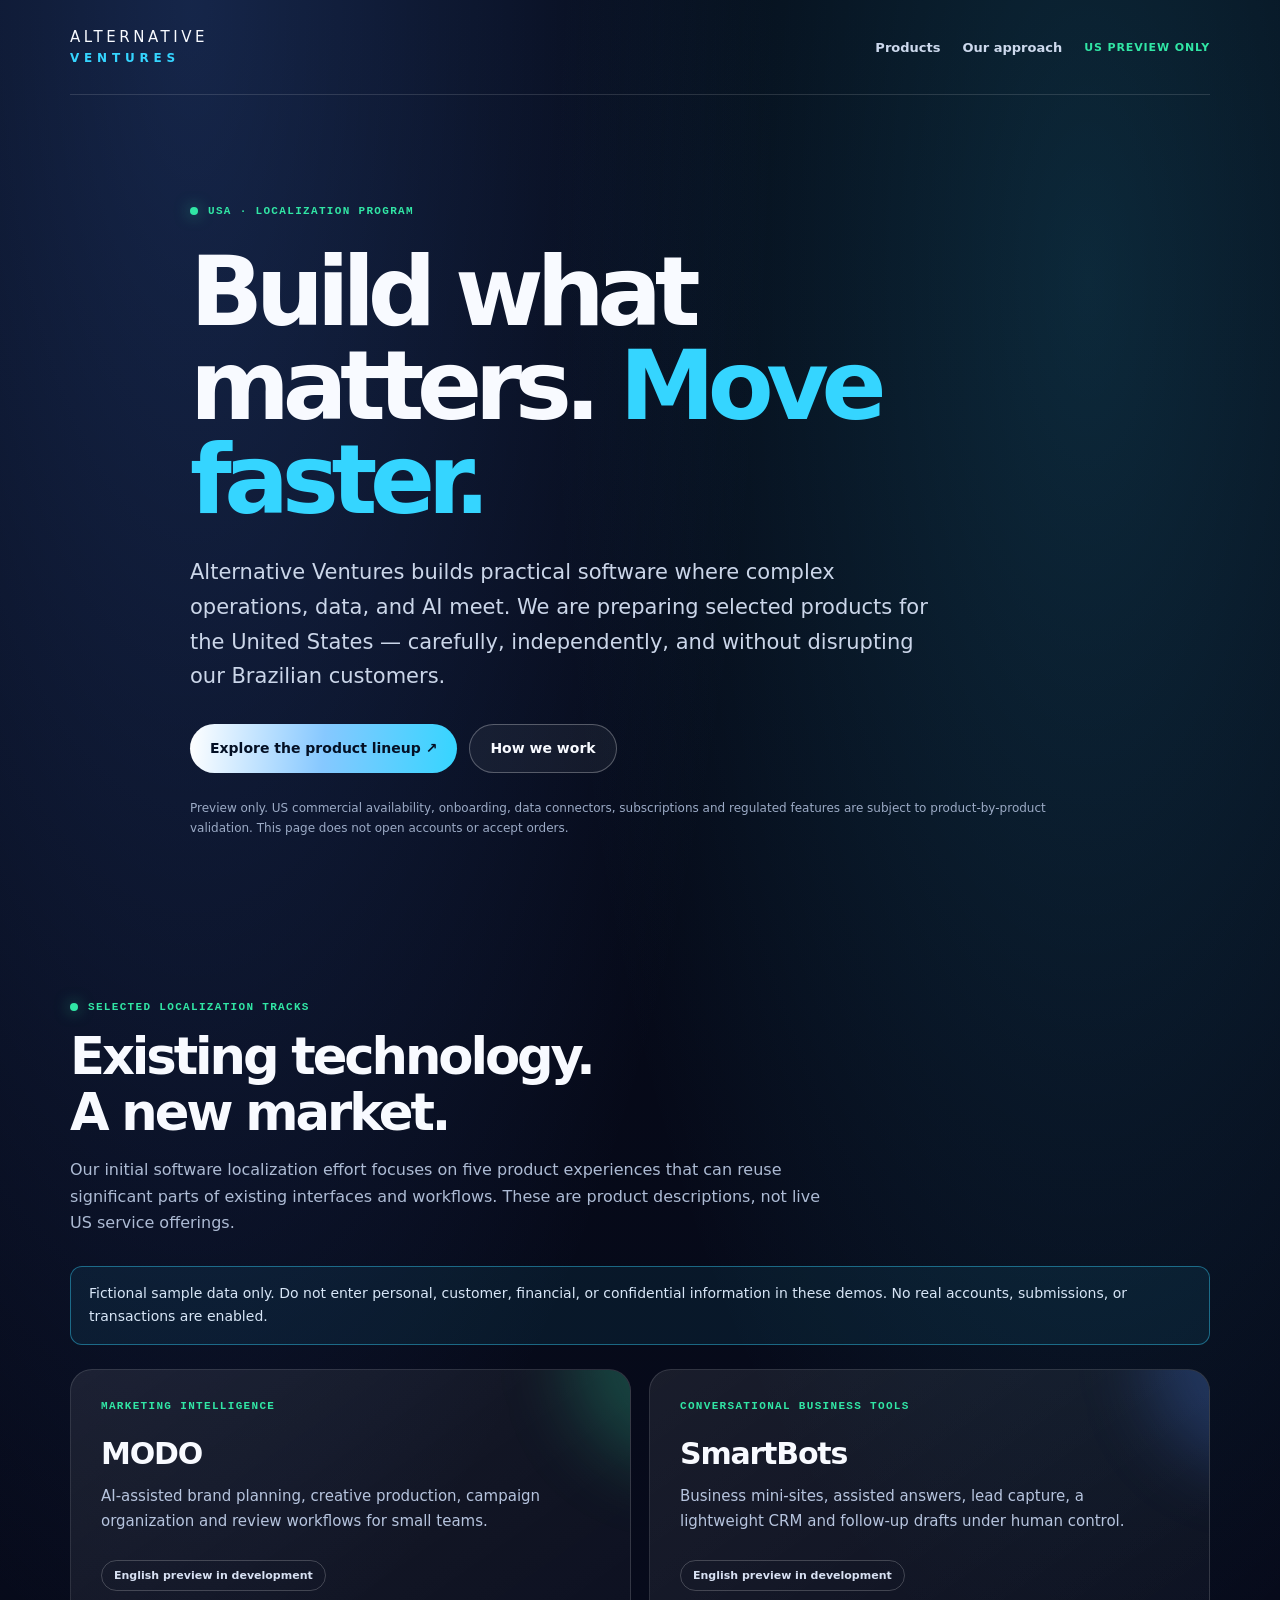
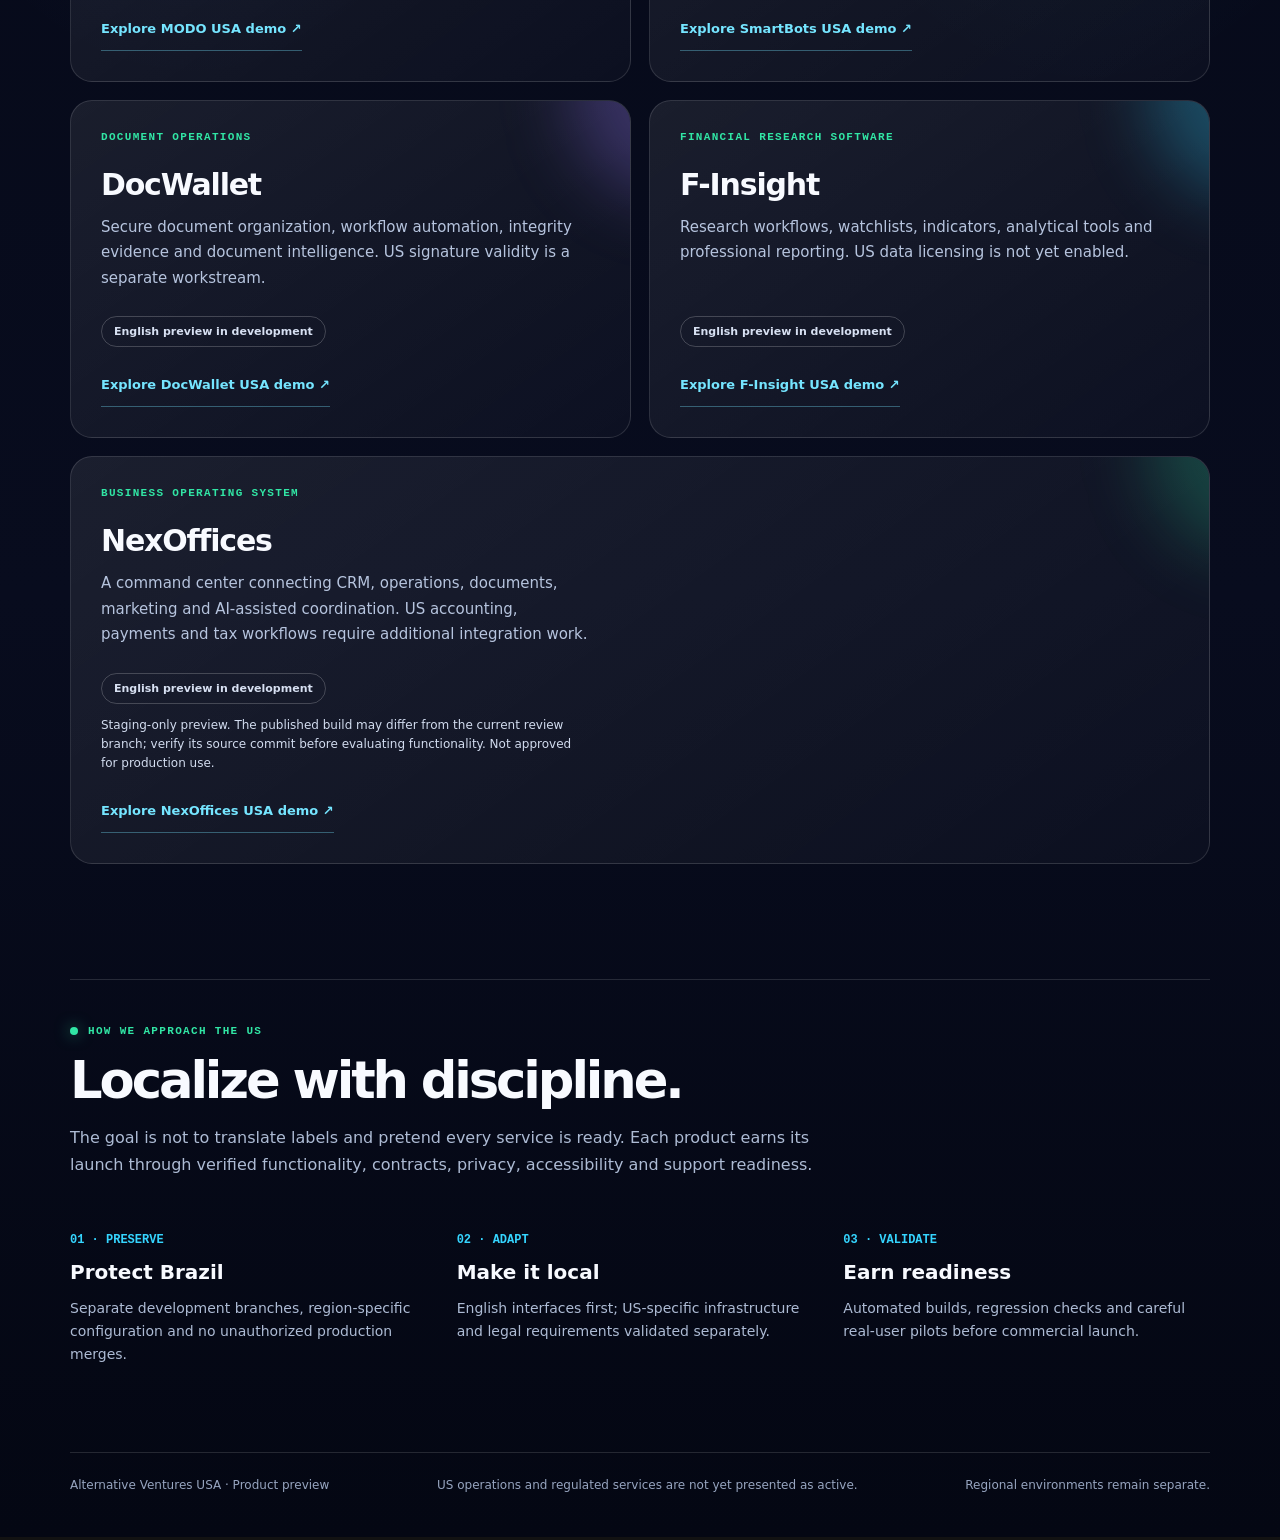
==== commit bb14caad: "fix(usa): remove cross-region navigation from isolated institutional preview" ====
--- a/site/us/index.html
+++ b/site/us/index.html
@@ -25,6 +25,7 @@
     .wordmark strong{font-size:12px;color:var(--accent);letter-spacing:.4em;margin-top:6px}
     .nav{display:flex;gap:22px;align-items:center;flex-wrap:wrap;font-size:13px;font-weight:700;color:#cdd9ed}
     .nav a{display:inline-flex;align-items:center;min-height:44px;padding:8px 0}
+    .region-label{font-size:11px;letter-spacing:.08em;text-transform:uppercase;color:var(--mint);font-weight:800}
     .eyebrow{display:inline-flex;align-items:center;gap:10px;letter-spacing:.12em;text-transform:uppercase;font:600 11px ui-monospace,SFMono-Regular,Consolas,monospace;color:var(--mint)}
     .eyebrow::before{content:"";width:8px;height:8px;border-radius:50%;background:var(--mint);box-shadow:0 0 15px rgba(49,230,165,.6)}
     .hero{padding:105px 0 90px;max-width:900px}
@@ -75,13 +76,13 @@
 <body>
   <a class="skip-link" href="#main-content">Skip to main content</a>
   <header class="wrap">
-    <a href="/us/" class="wordmark" aria-label="Alternative Ventures USA">
+    <a href="#main-content" class="wordmark" aria-label="Alternative Ventures USA, skip to content">
       <span>Alternative</span><strong>Ventures</strong>
     </a>
     <nav class="nav" aria-label="Main navigation">
       <a href="#products">Products</a>
       <a href="#approach">Our approach</a>
-      <a href="/" hreflang="pt-BR">Brazilian site</a>
+      <span class="region-label" aria-label="United States preview only">US preview only</span>
     </nav>
   </header>
 
@@ -107,32 +108,32 @@
           <small>Marketing intelligence</small><h3>MODO</h3>
           <p>AI-assisted brand planning, creative production, campaign organization and review workflows for small teams.</p>
           <span class="tag">English preview in development</span>
-          <a class="product-demo-link" href="https://deploy-preview-163--modo1.netlify.app/us/demo" target="_blank" rel="noopener noreferrer nofollow" aria-label="Open MODO USA interactive preview in a new tab" aria-describedby="usa-demo-data-note">Explore MODO USA demo ↗</a>
+          <a class="product-demo-link" href="https://deploy-preview-163--modo1.netlify.app/us/demo" target="_blank" rel="noopener noreferrer nofollow" aria-label="Explore MODO USA demo, opens in a new tab" aria-describedby="usa-demo-data-note">Explore MODO USA demo ↗</a>
         </article>
         <article class="card" style="--glow:rgba(79,140,255,.24)">
           <small>Conversational business tools</small><h3>SmartBots</h3>
           <p>Business mini-sites, assisted answers, lead capture, a lightweight CRM and follow-up drafts under human control.</p>
           <span class="tag">English preview in development</span>
-          <a class="product-demo-link" href="https://deploy-preview-163--modo1.netlify.app/us/smartbots/demo" target="_blank" rel="noopener noreferrer nofollow" aria-label="Open SmartBots USA interactive preview in a new tab" aria-describedby="usa-demo-data-note">Explore SmartBots USA demo ↗</a>
+          <a class="product-demo-link" href="https://deploy-preview-163--modo1.netlify.app/us/smartbots/demo" target="_blank" rel="noopener noreferrer nofollow" aria-label="Explore SmartBots USA demo, opens in a new tab" aria-describedby="usa-demo-data-note">Explore SmartBots USA demo ↗</a>
         </article>
         <article class="card" style="--glow:rgba(155,124,255,.28)">
           <small>Document operations</small><h3>DocWallet</h3>
           <p>Secure document organization, workflow automation, integrity evidence and document intelligence. US signature validity is a separate workstream.</p>
           <span class="tag">English preview in development</span>
-          <a class="product-demo-link" href="https://deploy-preview-12--docwallet.netlify.app/us/workspace" target="_blank" rel="noopener noreferrer nofollow" aria-label="Open DocWallet USA interactive preview in a new tab" aria-describedby="usa-demo-data-note">Explore DocWallet USA demo ↗</a>
+          <a class="product-demo-link" href="https://deploy-preview-12--docwallet.netlify.app/us/workspace" target="_blank" rel="noopener noreferrer nofollow" aria-label="Explore DocWallet USA demo, opens in a new tab" aria-describedby="usa-demo-data-note">Explore DocWallet USA demo ↗</a>
         </article>
         <article class="card" style="--glow:rgba(53,213,255,.28)">
           <small>Financial research software</small><h3>F-Insight</h3>
           <p>Research workflows, watchlists, indicators, analytical tools and professional reporting. US data licensing is not yet enabled.</p>
           <span class="tag">English preview in development</span>
-          <a class="product-demo-link" href="https://deploy-preview-26--f-insight.netlify.app/us" target="_blank" rel="noopener noreferrer nofollow" aria-label="Open F-Insight USA interactive preview in a new tab" aria-describedby="usa-demo-data-note">Explore F-Insight USA demo ↗</a>
+          <a class="product-demo-link" href="https://deploy-preview-26--f-insight.netlify.app/us" target="_blank" rel="noopener noreferrer nofollow" aria-label="Explore F-Insight USA demo, opens in a new tab" aria-describedby="usa-demo-data-note">Explore F-Insight USA demo ↗</a>
         </article>
         <article class="card wide" style="--glow:rgba(49,230,165,.22)">
           <small>Business operating system</small><h3>NexOffices</h3>
           <p>A command center connecting CRM, operations, documents, marketing and AI-assisted coordination. US accounting, payments and tax workflows require additional integration work.</p>
           <span class="tag">English preview in development</span>
           <p class="demo-caveat" id="nexoffices-preview-note">Staging-only preview. The published build may differ from the current review branch; verify its source commit before evaluating functionality. Not approved for production use.</p>
-          <a class="product-demo-link" href="https://nexoffices-usa-staging.onrender.com/us/" target="_blank" rel="noopener noreferrer nofollow" aria-label="Open NexOffices USA interactive preview in a new tab" aria-describedby="usa-demo-data-note nexoffices-preview-note">Explore NexOffices USA demo ↗</a>
+          <a class="product-demo-link" href="https://nexoffices-usa-staging.onrender.com/us/" target="_blank" rel="noopener noreferrer nofollow" aria-label="Explore NexOffices USA demo, opens in a new tab" aria-describedby="usa-demo-data-note nexoffices-preview-note">Explore NexOffices USA demo ↗</a>
         </article>
       </div>
     </section>
@@ -152,7 +153,7 @@
   <footer class="wrap">
     <span>Alternative Ventures USA · Product preview</span>
     <span>US operations and regulated services are not yet presented as active.</span>
-    <a href="/" hreflang="pt-BR">View the Brazilian portfolio</a>
+    <span>Regional environments remain separate.</span>
   </footer>
 </body>
 </html>
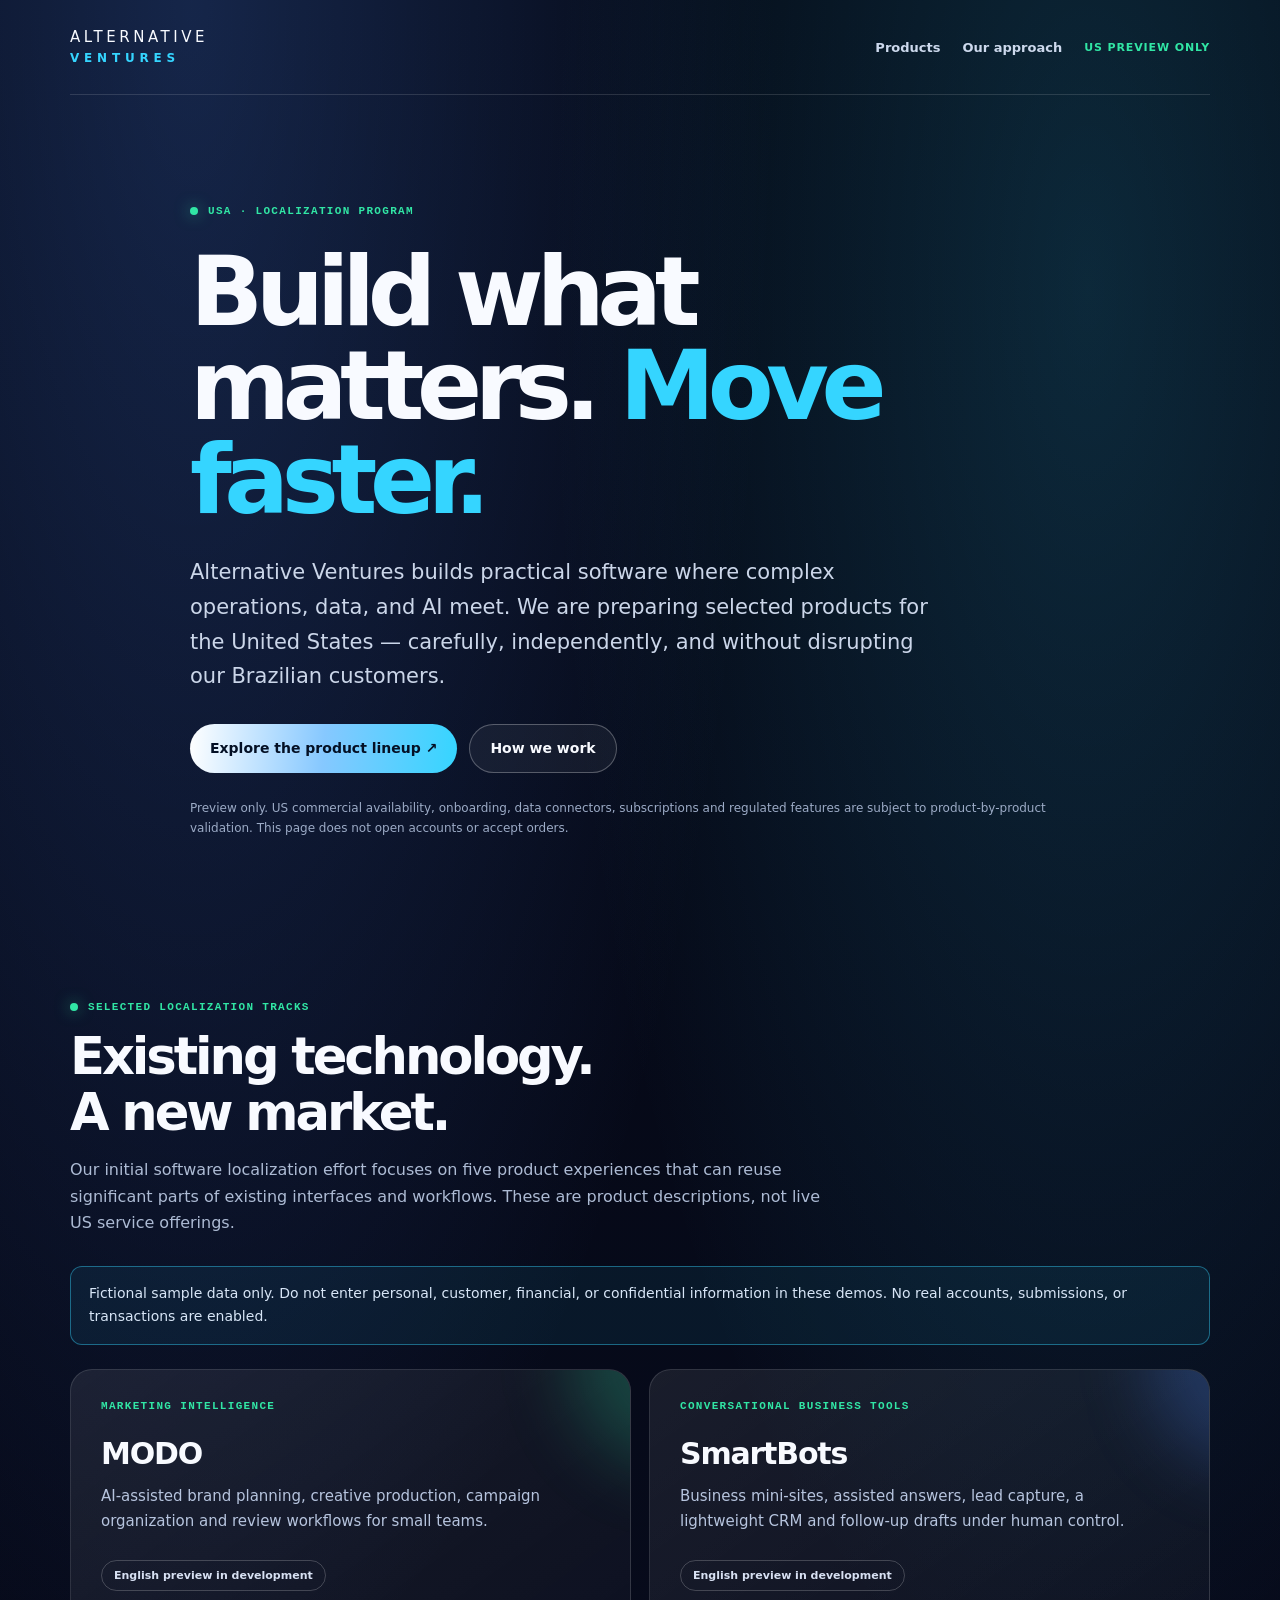
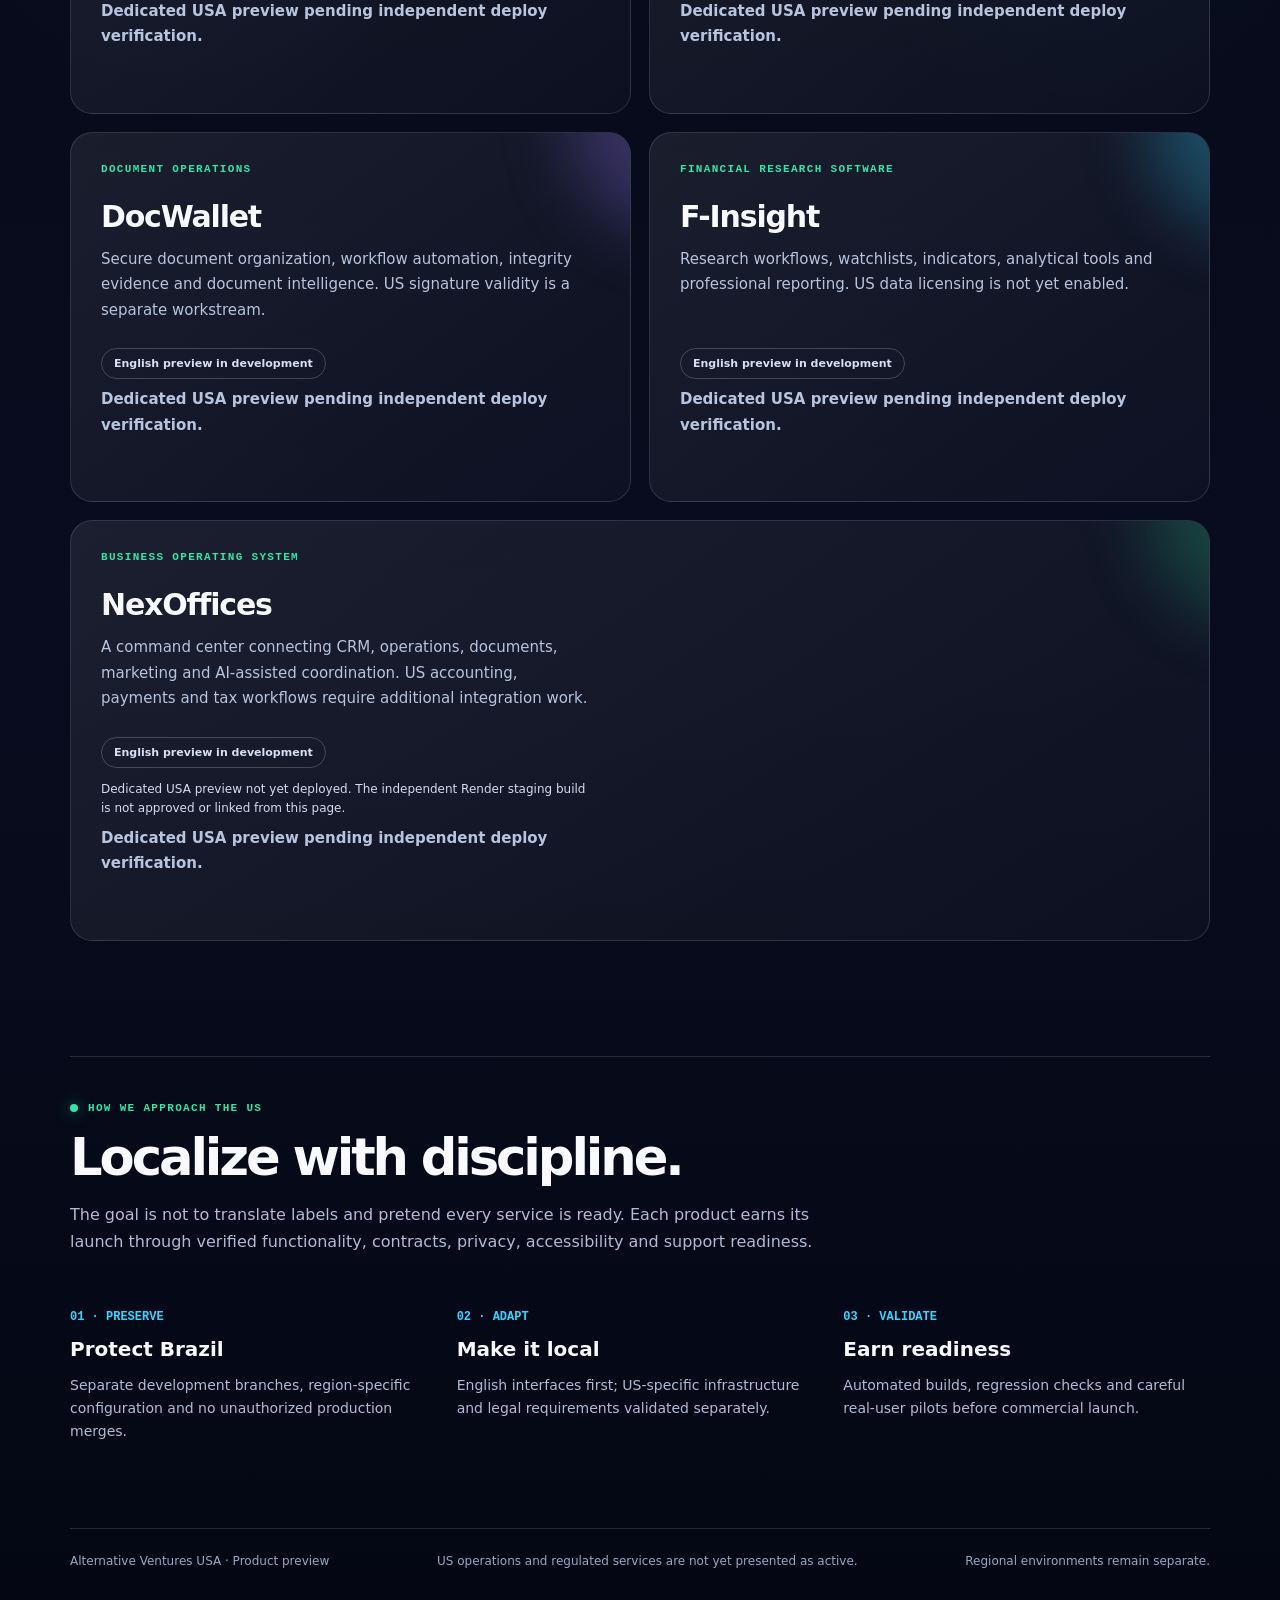
==== commit 7092d9e4: "fix(usa): remove unverified legacy demo links from institutional preview" ====
--- a/site/us/index.html
+++ b/site/us/index.html
@@ -48,8 +48,7 @@
     .card p{color:#b6c4de;font-size:15px;line-height:1.7;margin:0 0 25px;max-width:490px}
     .card .tag{margin-top:auto;width:fit-content;border:1px solid rgba(255,255,255,.2);border-radius:999px;color:#d7e0f2;font-size:11px;font-weight:750;padding:8px 12px}
     .card.wide{grid-column:1/-1;min-height:230px}
-    .product-demo-link{display:inline-flex;margin-top:16px;align-items:center;gap:6px;min-height:44px;color:#75e5ff;font-size:13px;font-weight:800;width:fit-content;border-bottom:1px solid rgba(117,229,255,.35);padding:8px 0}
-    .product-demo-link:hover{color:#fff;border-color:#fff}
+    .product-demo-pending{display:inline-flex;margin:16px 0 0;align-items:center;min-height:44px;color:#d7e0f2;font-size:13px;font-weight:700;padding:8px 0}
     .demo-data-note{margin:0 0 24px;padding:15px 18px;border:1px solid rgba(53,213,255,.42);border-radius:12px;background:rgba(53,213,255,.07);color:#d7e5f6;font-size:14px;line-height:1.65}
     .card .demo-caveat{margin:12px 0 0;font-size:12px;line-height:1.6;color:#d2dcef}
     .division{border-top:1px solid var(--line);margin-top:60px;padding:40px 0 65px}
@@ -64,7 +63,7 @@
     @media(forced-colors:active){
       .card{background:Canvas;border-color:CanvasText}
       .card .tag{border-color:CanvasText;color:CanvasText}
-      .product-demo-link{color:LinkText;border-bottom-color:LinkText}
+      .product-demo-pending{color:CanvasText}
       .primary,.secondary{background:Canvas;color:LinkText;border:1px solid LinkText}
       a:focus-visible{outline:3px solid Highlight;outline-offset:5px}
     }
@@ -108,32 +107,32 @@
           <small>Marketing intelligence</small><h3>MODO</h3>
           <p>AI-assisted brand planning, creative production, campaign organization and review workflows for small teams.</p>
           <span class="tag">English preview in development</span>
-          <a class="product-demo-link" href="https://deploy-preview-163--modo1.netlify.app/us/demo" target="_blank" rel="noopener noreferrer nofollow" aria-label="Explore MODO USA demo, opens in a new tab" aria-describedby="usa-demo-data-note">Explore MODO USA demo ↗</a>
+          <p class="product-demo-pending">Dedicated USA preview pending independent deploy verification.</p>
         </article>
         <article class="card" style="--glow:rgba(79,140,255,.24)">
           <small>Conversational business tools</small><h3>SmartBots</h3>
           <p>Business mini-sites, assisted answers, lead capture, a lightweight CRM and follow-up drafts under human control.</p>
           <span class="tag">English preview in development</span>
-          <a class="product-demo-link" href="https://deploy-preview-163--modo1.netlify.app/us/smartbots/demo" target="_blank" rel="noopener noreferrer nofollow" aria-label="Explore SmartBots USA demo, opens in a new tab" aria-describedby="usa-demo-data-note">Explore SmartBots USA demo ↗</a>
+          <p class="product-demo-pending">Dedicated USA preview pending independent deploy verification.</p>
         </article>
         <article class="card" style="--glow:rgba(155,124,255,.28)">
           <small>Document operations</small><h3>DocWallet</h3>
           <p>Secure document organization, workflow automation, integrity evidence and document intelligence. US signature validity is a separate workstream.</p>
           <span class="tag">English preview in development</span>
-          <a class="product-demo-link" href="https://deploy-preview-12--docwallet.netlify.app/us/workspace" target="_blank" rel="noopener noreferrer nofollow" aria-label="Explore DocWallet USA demo, opens in a new tab" aria-describedby="usa-demo-data-note">Explore DocWallet USA demo ↗</a>
+          <p class="product-demo-pending">Dedicated USA preview pending independent deploy verification.</p>
         </article>
         <article class="card" style="--glow:rgba(53,213,255,.28)">
           <small>Financial research software</small><h3>F-Insight</h3>
           <p>Research workflows, watchlists, indicators, analytical tools and professional reporting. US data licensing is not yet enabled.</p>
           <span class="tag">English preview in development</span>
-          <a class="product-demo-link" href="https://deploy-preview-26--f-insight.netlify.app/us" target="_blank" rel="noopener noreferrer nofollow" aria-label="Explore F-Insight USA demo, opens in a new tab" aria-describedby="usa-demo-data-note">Explore F-Insight USA demo ↗</a>
+          <p class="product-demo-pending">Dedicated USA preview pending independent deploy verification.</p>
         </article>
         <article class="card wide" style="--glow:rgba(49,230,165,.22)">
           <small>Business operating system</small><h3>NexOffices</h3>
           <p>A command center connecting CRM, operations, documents, marketing and AI-assisted coordination. US accounting, payments and tax workflows require additional integration work.</p>
           <span class="tag">English preview in development</span>
-          <p class="demo-caveat" id="nexoffices-preview-note">Staging-only preview. The published build may differ from the current review branch; verify its source commit before evaluating functionality. Not approved for production use.</p>
-          <a class="product-demo-link" href="https://nexoffices-usa-staging.onrender.com/us/" target="_blank" rel="noopener noreferrer nofollow" aria-label="Explore NexOffices USA demo, opens in a new tab" aria-describedby="usa-demo-data-note nexoffices-preview-note">Explore NexOffices USA demo ↗</a>
+          <p class="demo-caveat" id="nexoffices-preview-note">Dedicated USA preview not yet deployed. The independent Render staging build is not approved or linked from this page.</p>
+          <p class="product-demo-pending">Dedicated USA preview pending independent deploy verification.</p>
         </article>
       </div>
     </section>
